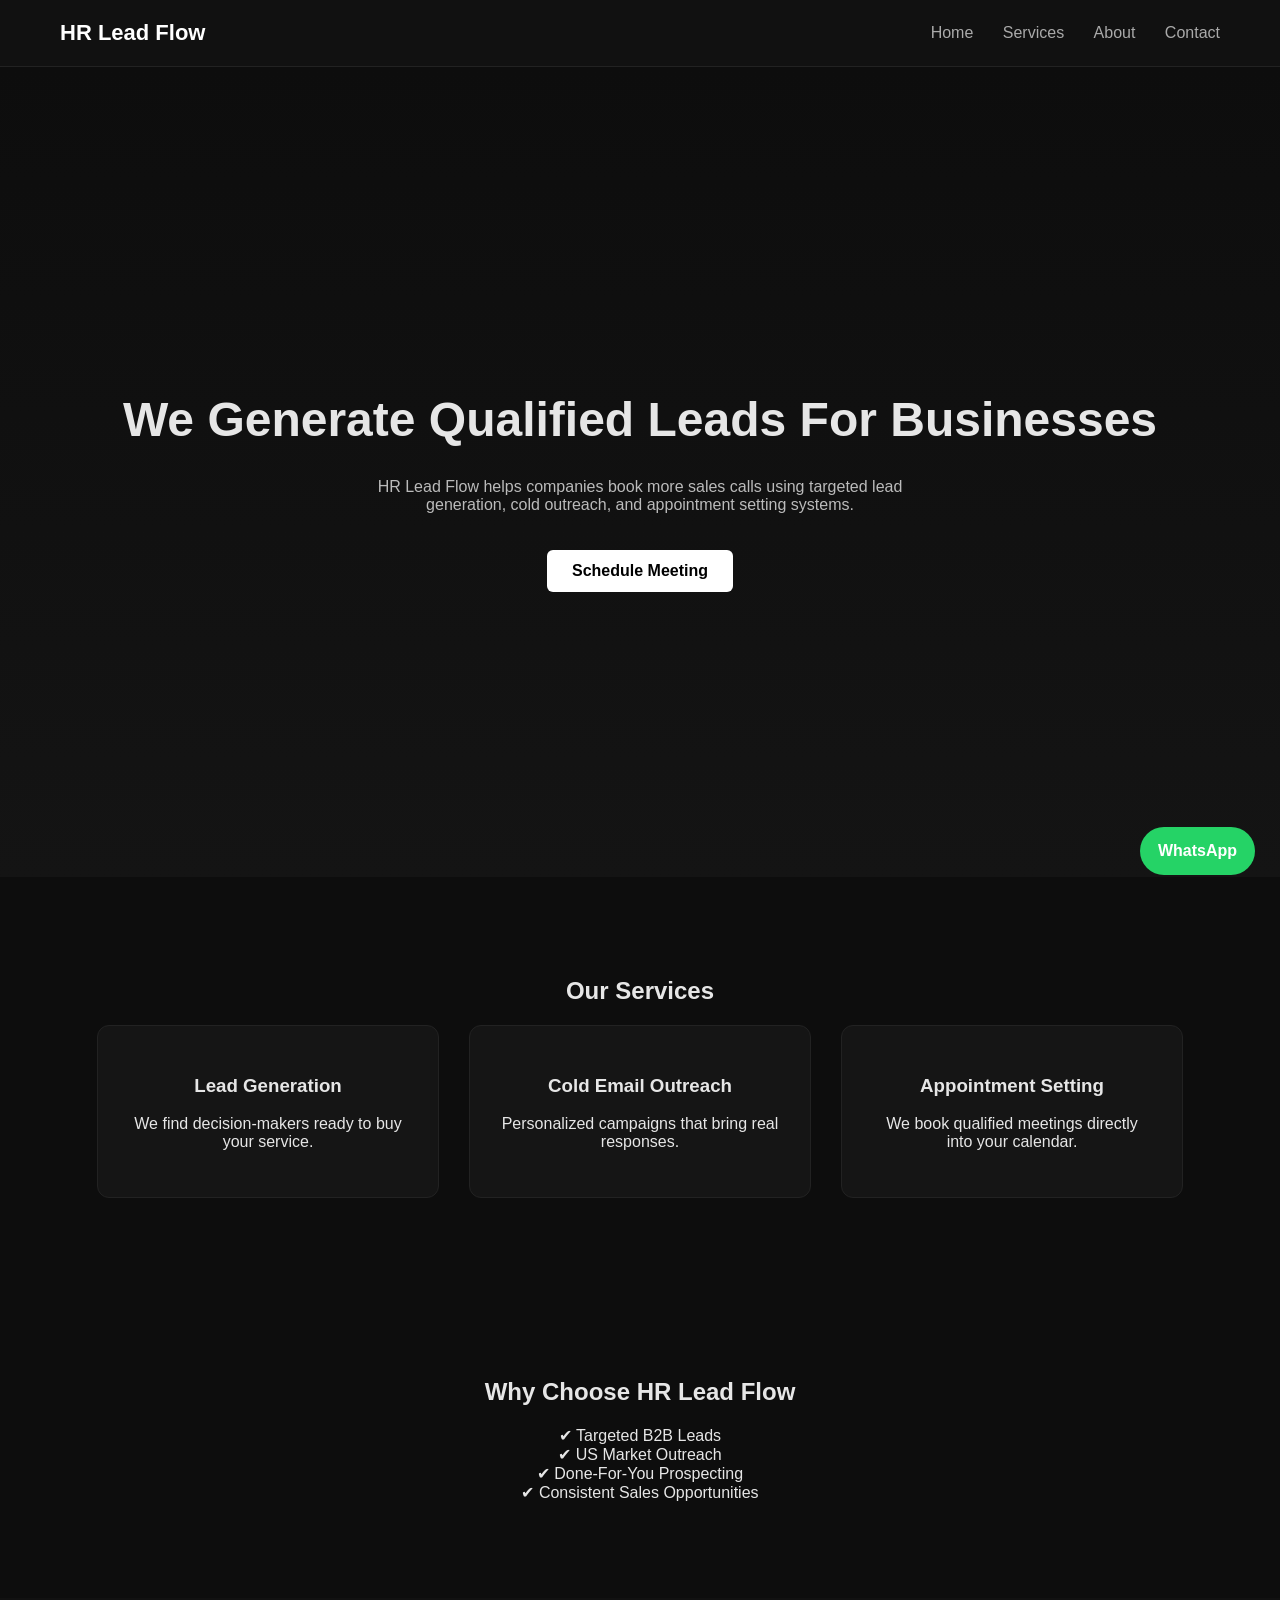
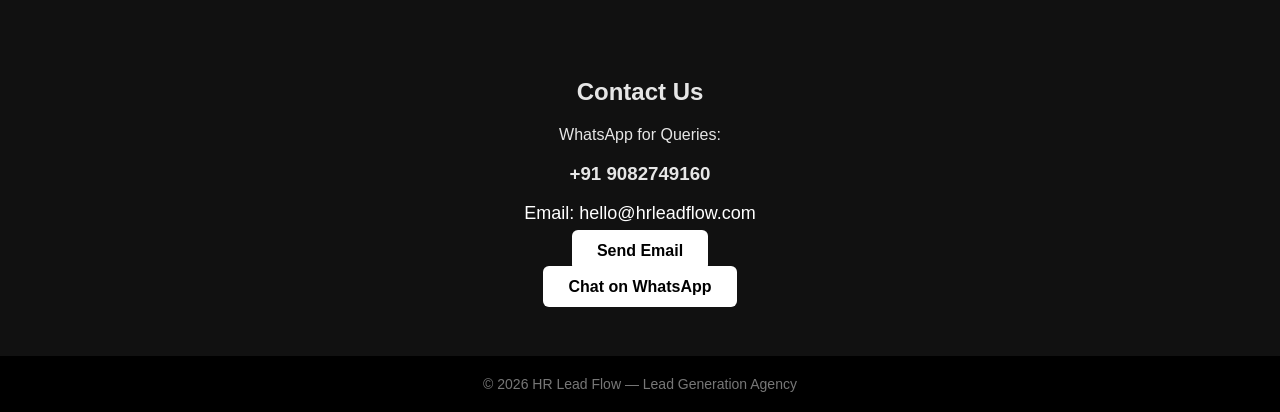
==== index.html.html @ 375a3907 "Add files via upload" ====
<!DOCTYPE html>
<html lang="en">
<head>
<meta charset="UTF-8">
<meta name="viewport" content="width=device-width, initial-scale=1.0">

<title>HR Lead Flow | Lead Generation Agency</title>

<style>

body{
margin:0;
font-family:Arial, Helvetica, sans-serif;
background:#0d0d0d;
color:#e6e6e6;
}

header{
background:#111;
padding:20px 60px;
display:flex;
justify-content:space-between;
align-items:center;
border-bottom:1px solid #222;
}

.logo{
font-size:22px;
font-weight:bold;
color:white;
}

nav a{
color:#aaa;
margin-left:25px;
text-decoration:none;
}

nav a:hover{
color:white;
}

.hero{
height:90vh;
display:flex;
flex-direction:column;
justify-content:center;
align-items:center;
text-align:center;
background:linear-gradient(180deg,#0d0d0d,#141414);
}

.hero h1{
font-size:48px;
margin-bottom:15px;
}

.hero p{
color:#bbb;
max-width:600px;
}

.btn{
margin-top:20px;
padding:12px 25px;
background:#ffffff;
color:#000;
border-radius:6px;
text-decoration:none;
font-weight:bold;
}

.btn:hover{
background:#ddd;
}

.section{
padding:80px 60px;
text-align:center;
}

.cards{
display:flex;
justify-content:center;
gap:30px;
flex-wrap:wrap;
}

.card{
background:#151515;
padding:30px;
border-radius:12px;
width:280px;
border:1px solid #222;
}

.card:hover{
transform:translateY(-5px);
transition:.3s;
}

.contact{
background:#111;
padding:60px;
text-align:center;
}

footer{
background:#000;
padding:20px;
text-align:center;
color:#777;
font-size:14px;
}

.whatsapp{
position:fixed;
bottom:25px;
right:25px;
background:#25D366;
color:white;
padding:15px 18px;
border-radius:50px;
text-decoration:none;
font-weight:bold;
}

.email{
margin-top:10px;
font-size:18px;
color:#fff;
}

</style>
</head>

<body>

<header>
<div class="logo">HR Lead Flow</div>
<nav>
<a href="#">Home</a>
<a href="#">Services</a>
<a href="#">About</a>
<a href="#">Contact</a>
</nav>
</header>

<section class="hero">
<h1>We Generate Qualified Leads For Businesses</h1>

<p>
HR Lead Flow helps companies book more sales calls using targeted lead generation,
cold outreach, and appointment setting systems.
</p>

<a class="btn" href="https://wa.me/919082749160">
Schedule Meeting
</a>

</section>

<section class="section">
<h2>Our Services</h2>

<div class="cards">

<div class="card">
<h3>Lead Generation</h3>
<p>We find decision-makers ready to buy your service.</p>
</div>

<div class="card">
<h3>Cold Email Outreach</h3>
<p>Personalized campaigns that bring real responses.</p>
</div>

<div class="card">
<h3>Appointment Setting</h3>
<p>We book qualified meetings directly into your calendar.</p>
</div>

</div>
</section>

<section class="section">
<h2>Why Choose HR Lead Flow</h2>

<p>
✔ Targeted B2B Leads<br>
✔ US Market Outreach<br>
✔ Done-For-You Prospecting<br>
✔ Consistent Sales Opportunities
</p>

</section>

<section class="contact">
<h2>Contact Us</h2>

<p>WhatsApp for Queries:</p>
<h3>+91 9082749160</h3>

<p class="email">Email: hello@hrleadflow.com</p>

<a class="btn" href="mailto:hello@hrleadflow.com">
Send Email
</a>

<br><br>

<a class="btn" href="https://wa.me/919082749160">
Chat on WhatsApp
</a>

</section>

<footer>
© 2026 HR Lead Flow — Lead Generation Agency
</footer>

<a class="whatsapp" href="https://wa.me/919082749160">
WhatsApp
</a>

</body>
</html>
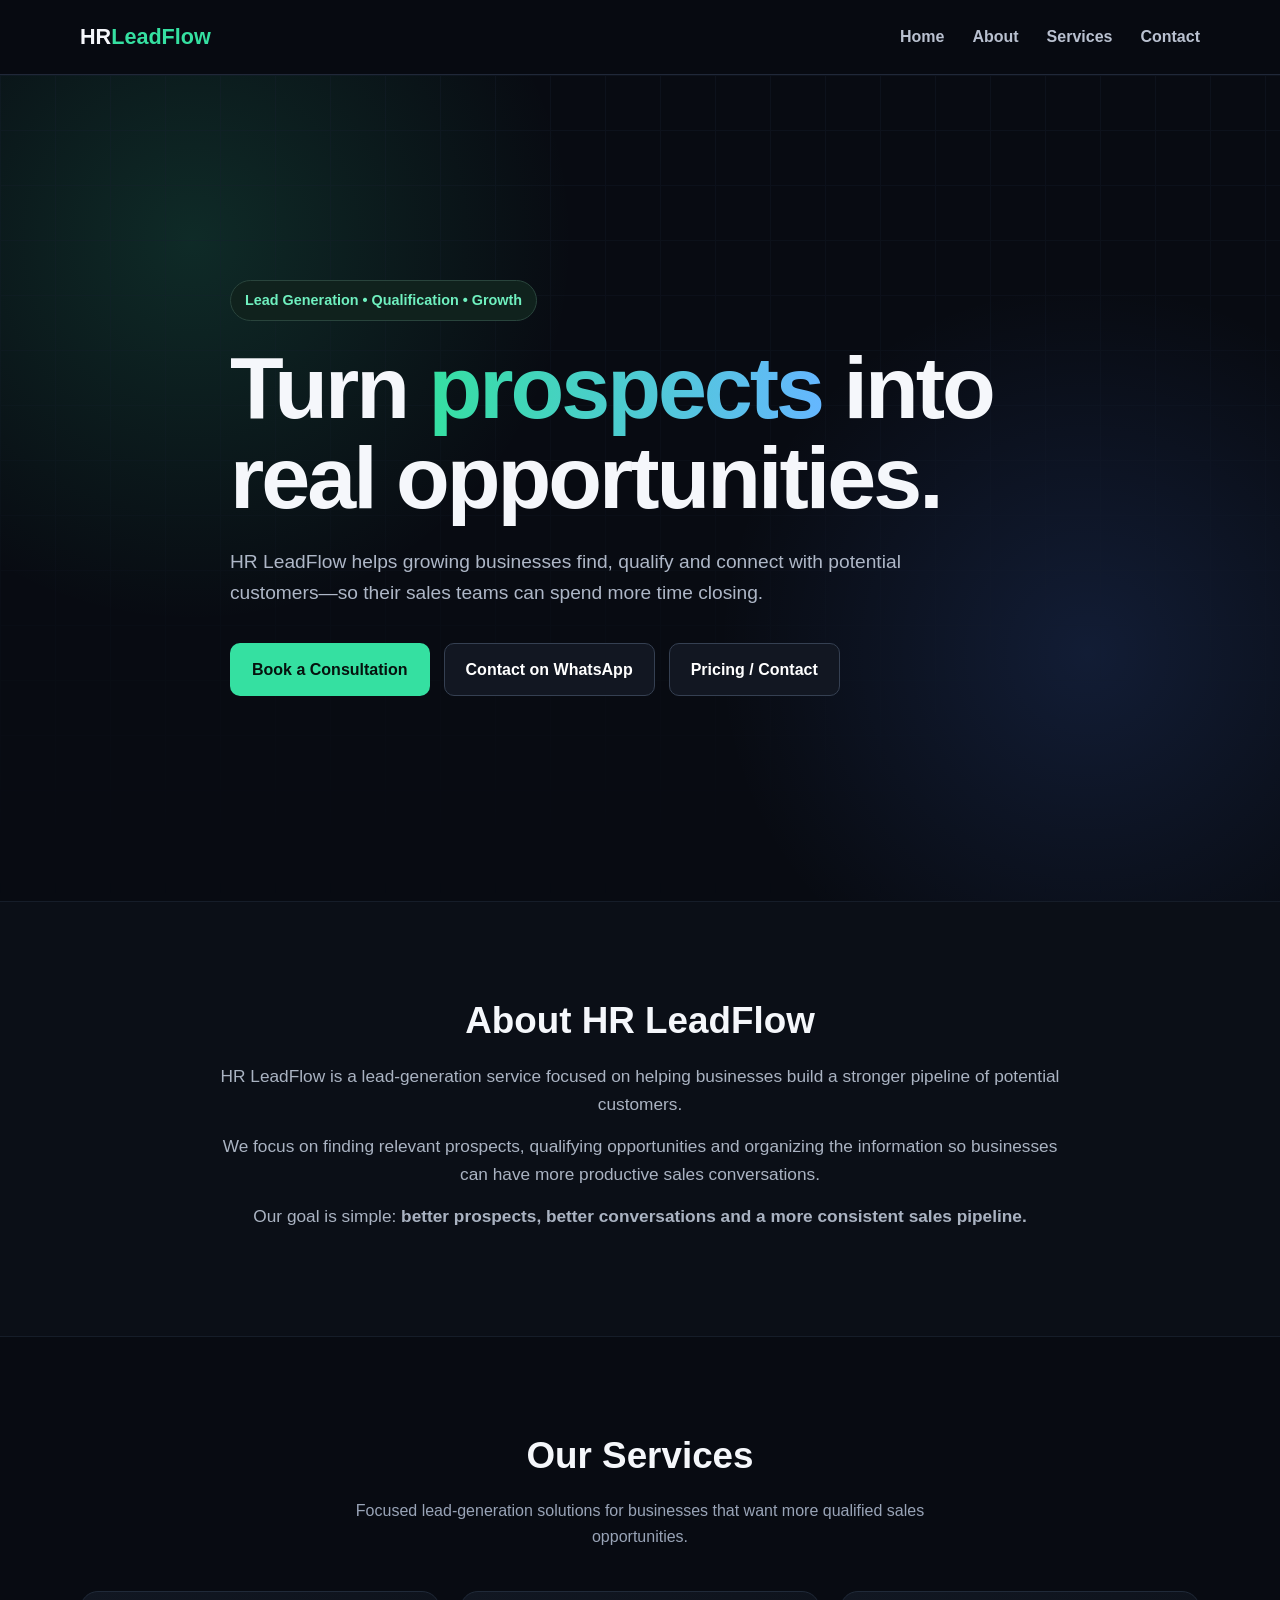
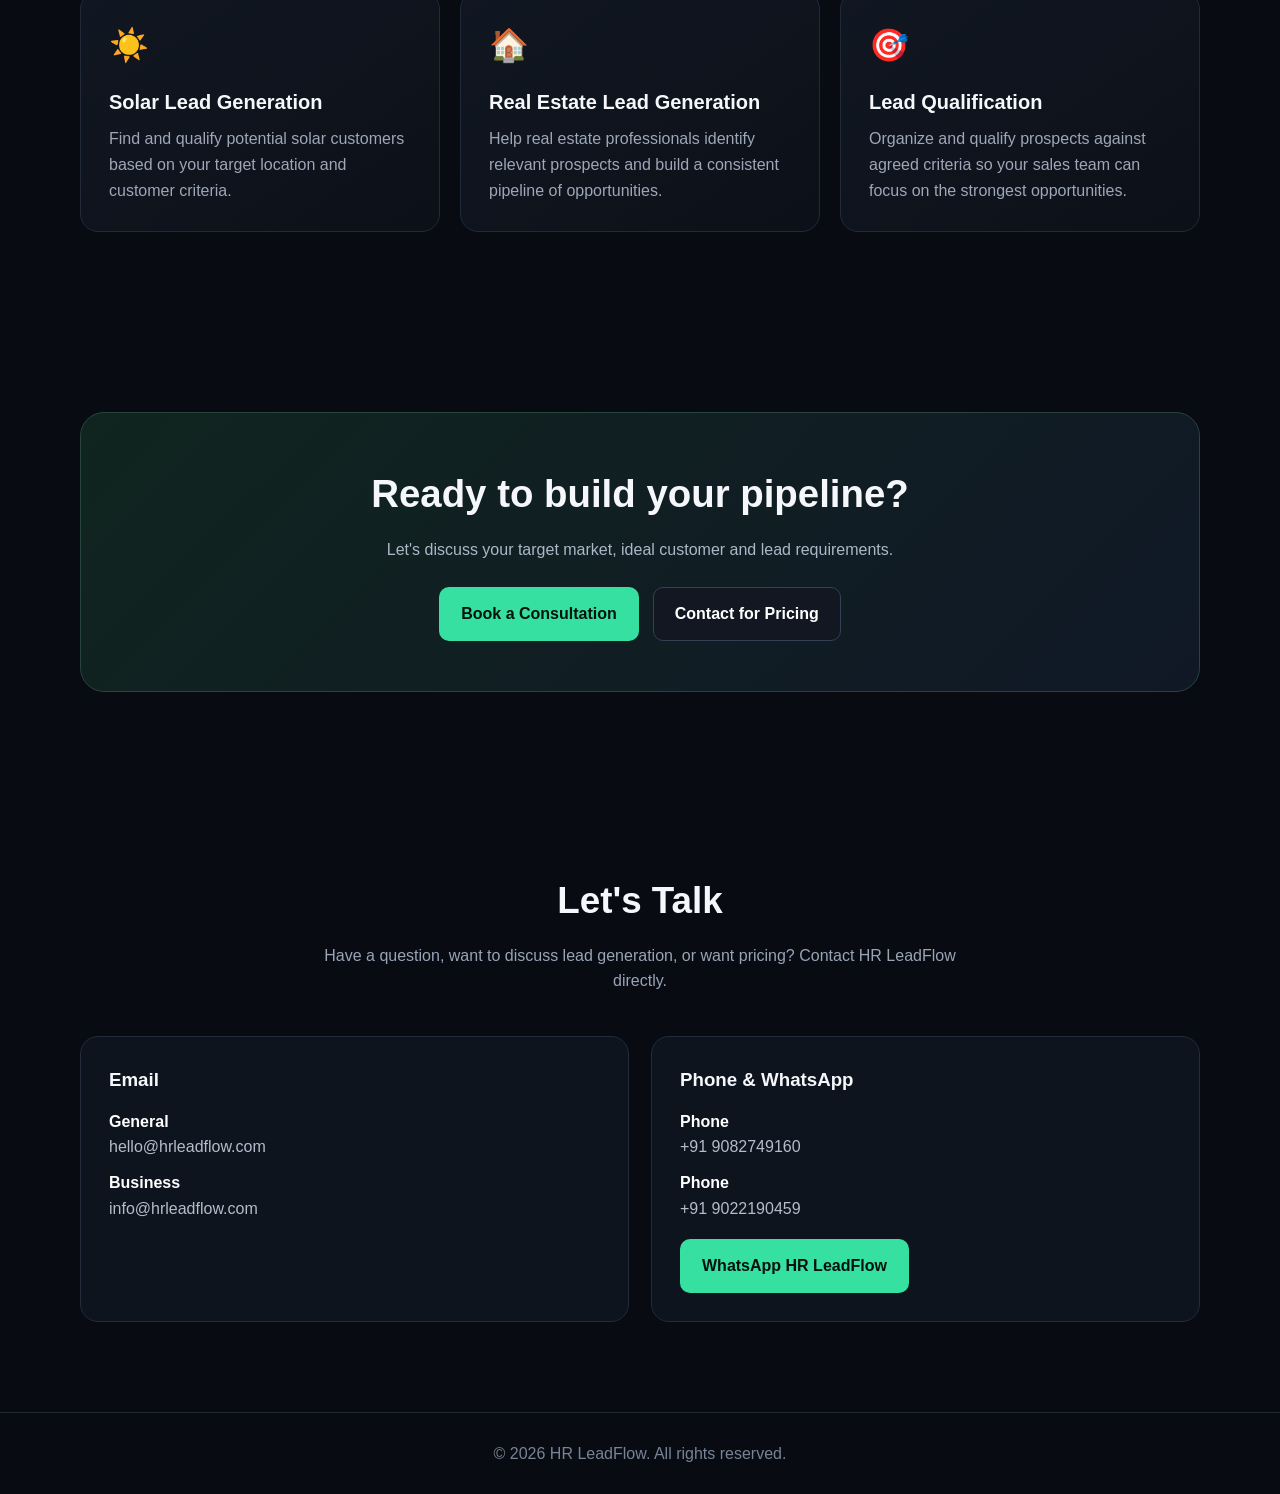
==== commit 1a5facc0: "Update index.html.html" ====
--- a/index.html.html
+++ b/index.html.html
@@ -3,225 +3,86 @@
 <head>
 <meta charset="UTF-8">
 <meta name="viewport" content="width=device-width, initial-scale=1.0">
-
-<title>HR Lead Flow | Lead Generation Agency</title>
-
+<title>HR LeadFlow | Qualified Leads That Drive Growth</title>
+<meta name="description" content="HR LeadFlow helps solar and real estate businesses generate and qualify sales opportunities.">
 <style>
-
-body{
-margin:0;
-font-family:Arial, Helvetica, sans-serif;
-background:#0d0d0d;
-color:#e6e6e6;
-}
-
-header{
-background:#111;
-padding:20px 60px;
-display:flex;
-justify-content:space-between;
-align-items:center;
-border-bottom:1px solid #222;
-}
-
-.logo{
-font-size:22px;
-font-weight:bold;
-color:white;
-}
-
-nav a{
-color:#aaa;
-margin-left:25px;
-text-decoration:none;
-}
-
-nav a:hover{
-color:white;
-}
-
-.hero{
-height:90vh;
-display:flex;
-flex-direction:column;
-justify-content:center;
-align-items:center;
-text-align:center;
-background:linear-gradient(180deg,#0d0d0d,#141414);
-}
-
-.hero h1{
-font-size:48px;
-margin-bottom:15px;
-}
-
-.hero p{
-color:#bbb;
-max-width:600px;
-}
-
-.btn{
-margin-top:20px;
-padding:12px 25px;
-background:#ffffff;
-color:#000;
-border-radius:6px;
-text-decoration:none;
-font-weight:bold;
-}
-
-.btn:hover{
-background:#ddd;
-}
-
-.section{
-padding:80px 60px;
-text-align:center;
-}
-
-.cards{
-display:flex;
-justify-content:center;
-gap:30px;
-flex-wrap:wrap;
-}
-
-.card{
-background:#151515;
-padding:30px;
-border-radius:12px;
-width:280px;
-border:1px solid #222;
-}
-
-.card:hover{
-transform:translateY(-5px);
-transition:.3s;
-}
-
-.contact{
-background:#111;
-padding:60px;
-text-align:center;
-}
-
-footer{
-background:#000;
-padding:20px;
-text-align:center;
-color:#777;
-font-size:14px;
-}
-
-.whatsapp{
-position:fixed;
-bottom:25px;
-right:25px;
-background:#25D366;
-color:white;
-padding:15px 18px;
-border-radius:50px;
-text-decoration:none;
-font-weight:bold;
-}
-
-.email{
-margin-top:10px;
-font-size:18px;
-color:#fff;
-}
-
+*{box-sizing:border-box;margin:0;padding:0}html{scroll-behavior:smooth}
+body{font-family:Inter,Arial,sans-serif;background:#080b12;color:#f5f7fb;line-height:1.6}
+a{text-decoration:none;color:inherit}.container{width:min(1120px,92%);margin:auto}
+nav{position:sticky;top:0;z-index:1000;background:rgba(8,11,18,.9);backdrop-filter:blur(14px);border-bottom:1px solid #202838}
+.nav-inner{height:74px;display:flex;align-items:center;justify-content:space-between}
+.logo{font-size:1.35rem;font-weight:800}.logo span{color:#35e0a1}.nav-links{display:flex;gap:28px;list-style:none}
+.nav-links a{color:#b9c1d0;font-weight:600}.nav-links a:hover{color:#35e0a1}
+.hero{min-height:calc(100vh - 74px);display:flex;align-items:center;position:relative;overflow:hidden;background:radial-gradient(circle at 15% 20%,rgba(53,224,161,.15),transparent 30%),radial-gradient(circle at 85% 70%,rgba(75,130,255,.15),transparent 30%)}
+.hero:before{content:"";position:absolute;inset:0;opacity:.35;background-image:linear-gradient(#182131 1px,transparent 1px),linear-gradient(90deg,#182131 1px,transparent 1px);background-size:55px 55px;mask-image:linear-gradient(to bottom,#000,transparent)}
+.hero-content{position:relative;max-width:820px;padding:90px 0}
+.badge{display:inline-block;padding:8px 14px;border:1px solid #29443c;border-radius:999px;color:#6ff0bf;background:#10221d;font-size:.9rem;font-weight:700;margin-bottom:22px}
+h1{font-size:clamp(2.7rem,7vw,5.5rem);line-height:1.02;letter-spacing:-3px;margin-bottom:25px}
+.gradient{background:linear-gradient(90deg,#35e0a1,#65b7ff);-webkit-background-clip:text;background-clip:text;color:transparent}
+.hero p{font-size:1.2rem;color:#aeb7c7;max-width:680px;margin-bottom:34px}.buttons{display:flex;gap:14px;flex-wrap:wrap}
+.btn{display:inline-flex;align-items:center;justify-content:center;padding:13px 21px;border-radius:10px;font-weight:800;border:1px solid transparent;transition:.2s}
+.btn-primary{background:#35e0a1;color:#06120e}.btn-primary:hover{transform:translateY(-2px);box-shadow:0 12px 35px rgba(53,224,161,.2)}
+.btn-secondary{border-color:#354052;background:#121722;color:#fff}.btn-secondary:hover{border-color:#35e0a1;color:#35e0a1}
+section{padding:90px 0}.section-title{text-align:center;font-size:2.3rem;margin-bottom:12px}.section-subtitle{text-align:center;color:#99a4b7;max-width:650px;margin:0 auto 42px}
+.grid{display:grid;grid-template-columns:repeat(3,1fr);gap:20px}.card{background:linear-gradient(145deg,#111722,#0c1018);border:1px solid #202a39;border-radius:18px;padding:28px;transition:.25s}
+.card:hover{transform:translateY(-5px);border-color:#31564b}.icon{font-size:2rem;margin-bottom:15px}.card h3{margin-bottom:8px;font-size:1.25rem}.card p{color:#9da7b8}
+.about{background:#0b0f17;border-top:1px solid #161d29;border-bottom:1px solid #161d29}.about-box{max-width:850px;margin:auto;text-align:center}.about-box p{color:#aab3c2;font-size:1.08rem;margin-bottom:15px}
+.cta{background:linear-gradient(135deg,#10251f,#101827);border:1px solid #29443c;border-radius:24px;padding:50px;text-align:center}.cta h2{font-size:2.4rem;margin-bottom:12px}.cta p{color:#aeb7c7;margin-bottom:25px}
+.contact-grid{display:grid;grid-template-columns:1fr 1fr;gap:22px}.contact-card{background:#0e141e;border:1px solid #222c3b;border-radius:18px;padding:28px}.contact-card h3{margin-bottom:14px}
+.contact-item{margin:10px 0;color:#b4bdcb}.contact-item strong{color:#fff;display:block}footer{border-top:1px solid #202838;padding:28px 0;color:#788496;text-align:center}
+@media(max-width:800px){.nav-links{gap:12px;font-size:.9rem}.grid,.contact-grid{grid-template-columns:1fr}h1{letter-spacing:-2px}.cta{padding:32px 22px}}
+@media(max-width:560px){.nav-inner{height:auto;padding:18px 0;align-items:flex-start}.nav-links{flex-wrap:wrap;justify-content:flex-end}.hero-content{padding:70px 0}section{padding:70px 0}}
 </style>
 </head>
+<body>
+<nav><div class="container nav-inner">
+<a href="#home" class="logo">HR<span>LeadFlow</span></a>
+<ul class="nav-links"><li><a href="#home">Home</a></li><li><a href="#about">About</a></li><li><a href="#services">Services</a></li><li><a href="#contact">Contact</a></li></ul>
+</div></nav>
+<main>
+<section id="home" class="hero"><div class="container hero-content">
+<div class="badge">Lead Generation • Qualification • Growth</div>
+<h1>Turn <span class="gradient">prospects</span> into real opportunities.</h1>
+<p>HR LeadFlow helps growing businesses find, qualify and connect with potential customers—so their sales teams can spend more time closing.</p>
+<div class="buttons">
+<a class="btn btn-primary" href="https://wa.me/919082749160?text=Hi%20HR%20LeadFlow%2C%20I%27d%20like%20to%20book%20a%20consultation." target="_blank" rel="noopener">Book a Consultation</a>
+<a class="btn btn-secondary" href="https://wa.me/919082749160?text=Hi%20HR%20LeadFlow%2C%20I%27d%20like%20to%20discuss%20your%20services." target="_blank" rel="noopener">Contact on WhatsApp</a>
+<a class="btn btn-secondary" href="#contact">Pricing / Contact</a>
+</div></div></section>
 
-<body>
+<section id="about" class="about"><div class="container"><div class="about-box">
+<h2 class="section-title">About HR LeadFlow</h2>
+<p>HR LeadFlow is a lead-generation service focused on helping businesses build a stronger pipeline of potential customers.</p>
+<p>We focus on finding relevant prospects, qualifying opportunities and organizing the information so businesses can have more productive sales conversations.</p>
+<p>Our goal is simple: <strong>better prospects, better conversations and a more consistent sales pipeline.</strong></p>
+</div></div></section>
 
-<header>
-<div class="logo">HR Lead Flow</div>
-<nav>
-<a href="#">Home</a>
-<a href="#">Services</a>
-<a href="#">About</a>
-<a href="#">Contact</a>
-</nav>
-</header>
+<section id="services"><div class="container">
+<h2 class="section-title">Our Services</h2><p class="section-subtitle">Focused lead-generation solutions for businesses that want more qualified sales opportunities.</p>
+<div class="grid">
+<div class="card"><div class="icon">☀️</div><h3>Solar Lead Generation</h3><p>Find and qualify potential solar customers based on your target location and customer criteria.</p></div>
+<div class="card"><div class="icon">🏠</div><h3>Real Estate Lead Generation</h3><p>Help real estate professionals identify relevant prospects and build a consistent pipeline of opportunities.</p></div>
+<div class="card"><div class="icon">🎯</div><h3>Lead Qualification</h3><p>Organize and qualify prospects against agreed criteria so your sales team can focus on the strongest opportunities.</p></div>
+</div></div></section>
 
-<section class="hero">
-<h1>We Generate Qualified Leads For Businesses</h1>
+<section><div class="container"><div class="cta">
+<h2>Ready to build your pipeline?</h2><p>Let's discuss your target market, ideal customer and lead requirements.</p>
+<div class="buttons" style="justify-content:center">
+<a class="btn btn-primary" href="https://wa.me/919082749160?text=Hi%20HR%20LeadFlow%2C%20I%27d%20like%20to%20book%20a%20consultation." target="_blank" rel="noopener">Book a Consultation</a>
+<a class="btn btn-secondary" href="#contact">Contact for Pricing</a>
+</div></div></div></section>
 
-<p>
-HR Lead Flow helps companies book more sales calls using targeted lead generation,
-cold outreach, and appointment setting systems.
-</p>
-
-<a class="btn" href="https://wa.me/919082749160">
-Schedule Meeting
-</a>
-
-</section>
-
-<section class="section">
-<h2>Our Services</h2>
-
-<div class="cards">
-
-<div class="card">
-<h3>Lead Generation</h3>
-<p>We find decision-makers ready to buy your service.</p>
-</div>
-
-<div class="card">
-<h3>Cold Email Outreach</h3>
-<p>Personalized campaigns that bring real responses.</p>
-</div>
-
-<div class="card">
-<h3>Appointment Setting</h3>
-<p>We book qualified meetings directly into your calendar.</p>
-</div>
-
-</div>
-</section>
-
-<section class="section">
-<h2>Why Choose HR Lead Flow</h2>
-
-<p>
-✔ Targeted B2B Leads<br>
-✔ US Market Outreach<br>
-✔ Done-For-You Prospecting<br>
-✔ Consistent Sales Opportunities
-</p>
-
-</section>
-
-<section class="contact">
-<h2>Contact Us</h2>
-
-<p>WhatsApp for Queries:</p>
-<h3>+91 9082749160</h3>
-
-<p class="email">Email: hello@hrleadflow.com</p>
-
-<a class="btn" href="mailto:hello@hrleadflow.com">
-Send Email
-</a>
-
-<br><br>
-
-<a class="btn" href="https://wa.me/919082749160">
-Chat on WhatsApp
-</a>
-
-</section>
-
-<footer>
-© 2026 HR Lead Flow — Lead Generation Agency
-</footer>
-
-<a class="whatsapp" href="https://wa.me/919082749160">
-WhatsApp
-</a>
-
-</body>
-</html>	+<section id="contact"><div class="container">
+<h2 class="section-title">Let's Talk</h2><p class="section-subtitle">Have a question, want to discuss lead generation, or want pricing? Contact HR LeadFlow directly.</p>
+<div class="contact-grid">
+<div class="contact-card"><h3>Email</h3>
+<div class="contact-item"><strong>General</strong><a href="mailto:hello@hrleadflow.com">hello@hrleadflow.com</a></div>
+<div class="contact-item"><strong>Business</strong><a href="mailto:info@hrleadflow.com">info@hrleadflow.com</a></div></div>
+<div class="contact-card"><h3>Phone & WhatsApp</h3>
+<div class="contact-item"><strong>Phone</strong>+91 9082749160</div>
+<div class="contact-item"><strong>Phone</strong>+91 9022190459</div>
+<div class="buttons" style="margin-top:18px"><a class="btn btn-primary" href="https://wa.me/919082749160?text=Hi%20HR%20LeadFlow%2C%20I%27d%20like%20to%20contact%20you." target="_blank" rel="noopener">WhatsApp HR LeadFlow</a></div>
+</div></div></div></section>
+</main>
+<footer><div class="container">© 2026 HR LeadFlow. All rights reserved.</div></footer>
+</body></html>
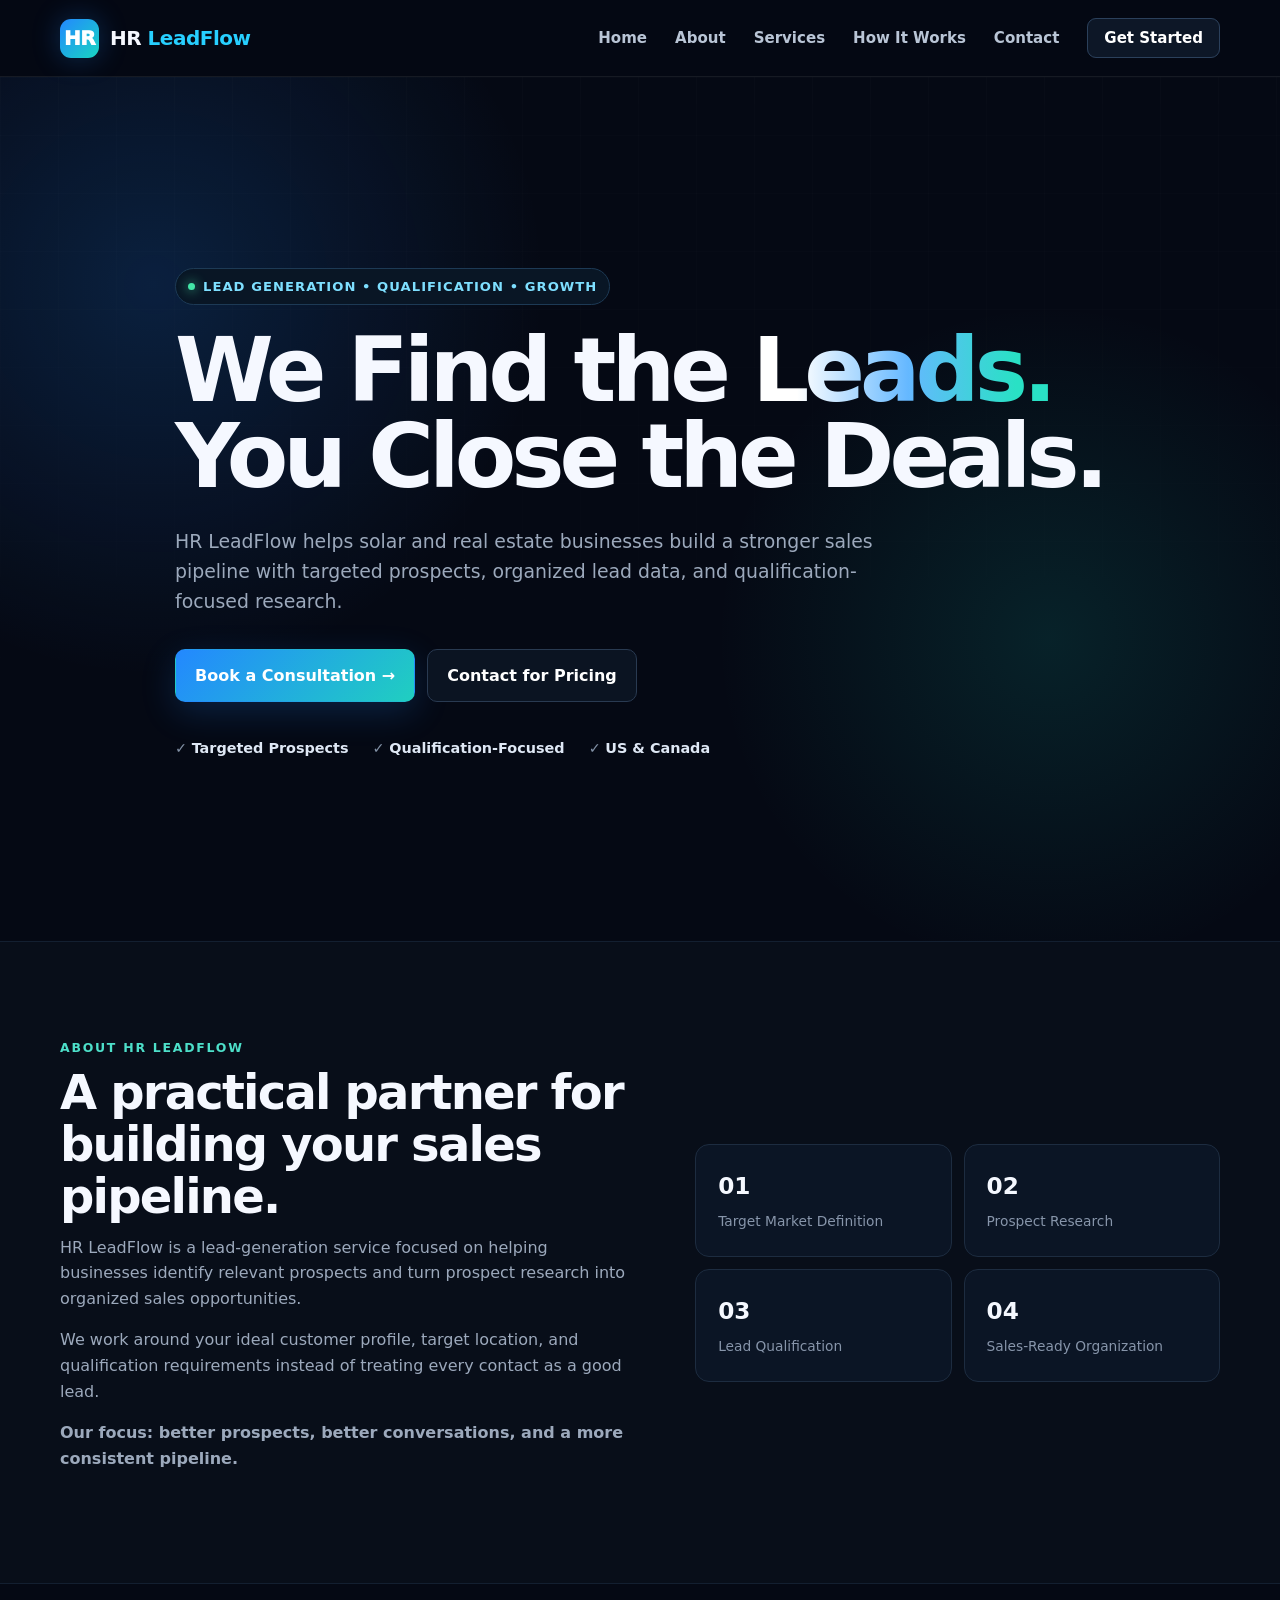
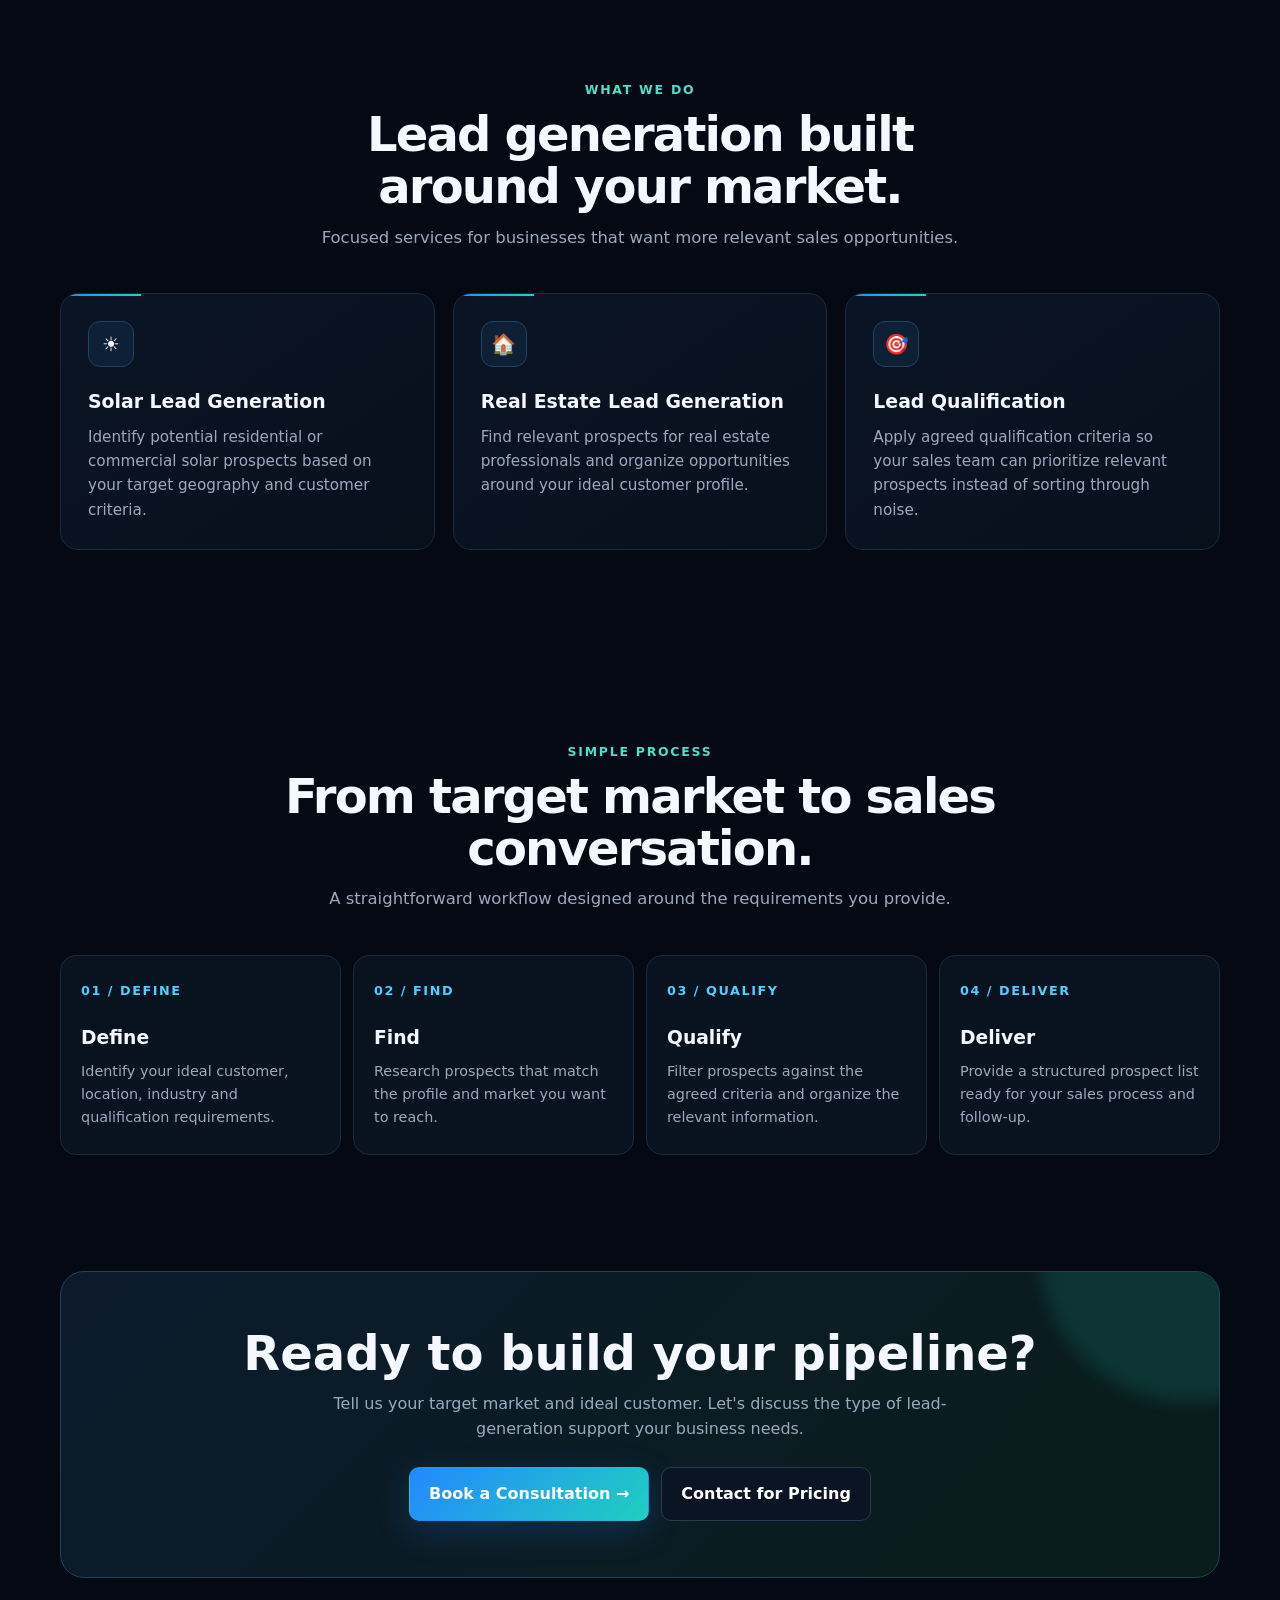
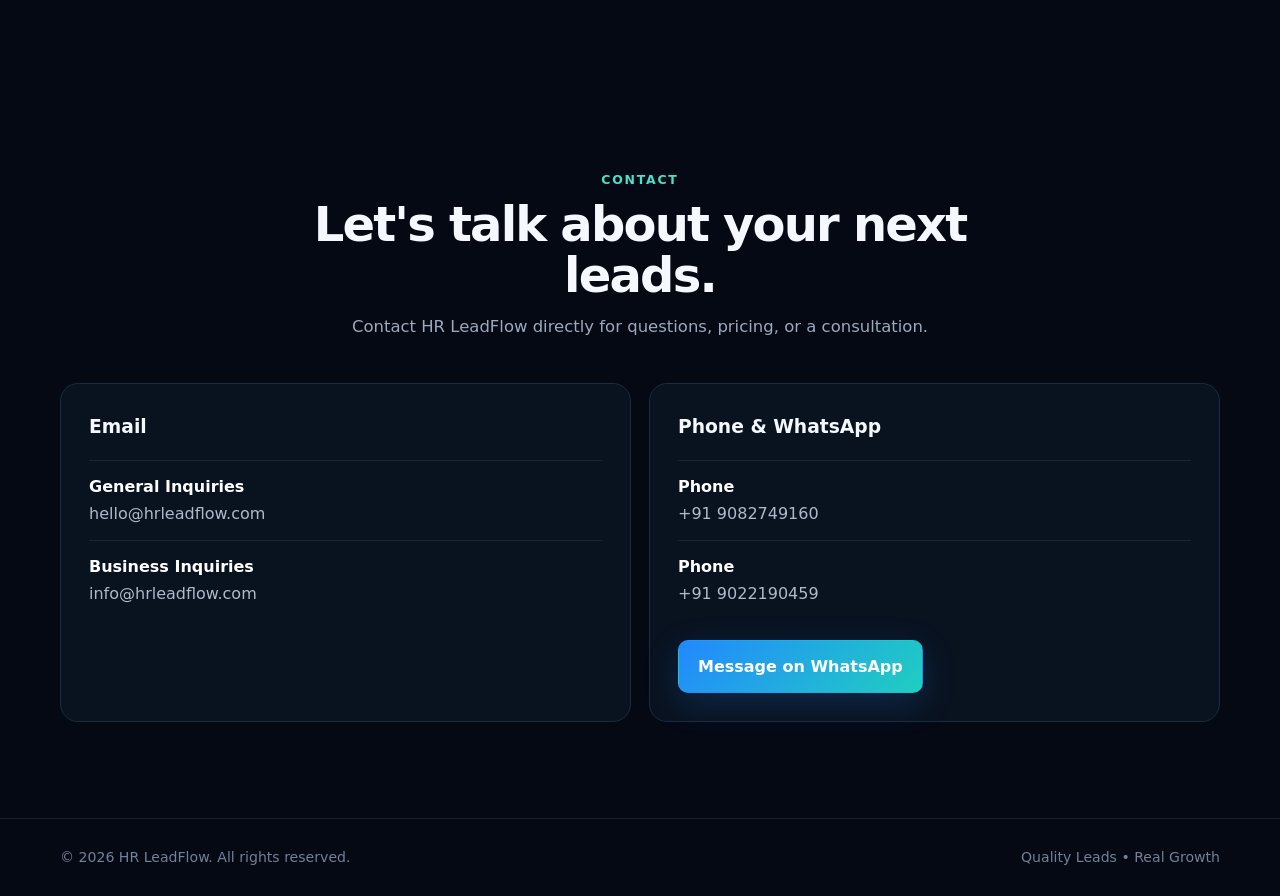
==== commit 4be0f213: "Update index.html.html" ====
--- a/index.html.html
+++ b/index.html.html
@@ -3,86 +3,280 @@
 <head>
 <meta charset="UTF-8">
 <meta name="viewport" content="width=device-width, initial-scale=1.0">
-<title>HR LeadFlow | Qualified Leads That Drive Growth</title>
-<meta name="description" content="HR LeadFlow helps solar and real estate businesses generate and qualify sales opportunities.">
+<title>HR LeadFlow | Quality Leads • Real Growth</title>
+<meta name="description" content="HR LeadFlow helps solar and real estate businesses find, qualify, and organize targeted sales opportunities.">
 <style>
-*{box-sizing:border-box;margin:0;padding:0}html{scroll-behavior:smooth}
-body{font-family:Inter,Arial,sans-serif;background:#080b12;color:#f5f7fb;line-height:1.6}
-a{text-decoration:none;color:inherit}.container{width:min(1120px,92%);margin:auto}
-nav{position:sticky;top:0;z-index:1000;background:rgba(8,11,18,.9);backdrop-filter:blur(14px);border-bottom:1px solid #202838}
-.nav-inner{height:74px;display:flex;align-items:center;justify-content:space-between}
-.logo{font-size:1.35rem;font-weight:800}.logo span{color:#35e0a1}.nav-links{display:flex;gap:28px;list-style:none}
-.nav-links a{color:#b9c1d0;font-weight:600}.nav-links a:hover{color:#35e0a1}
-.hero{min-height:calc(100vh - 74px);display:flex;align-items:center;position:relative;overflow:hidden;background:radial-gradient(circle at 15% 20%,rgba(53,224,161,.15),transparent 30%),radial-gradient(circle at 85% 70%,rgba(75,130,255,.15),transparent 30%)}
-.hero:before{content:"";position:absolute;inset:0;opacity:.35;background-image:linear-gradient(#182131 1px,transparent 1px),linear-gradient(90deg,#182131 1px,transparent 1px);background-size:55px 55px;mask-image:linear-gradient(to bottom,#000,transparent)}
-.hero-content{position:relative;max-width:820px;padding:90px 0}
-.badge{display:inline-block;padding:8px 14px;border:1px solid #29443c;border-radius:999px;color:#6ff0bf;background:#10221d;font-size:.9rem;font-weight:700;margin-bottom:22px}
-h1{font-size:clamp(2.7rem,7vw,5.5rem);line-height:1.02;letter-spacing:-3px;margin-bottom:25px}
-.gradient{background:linear-gradient(90deg,#35e0a1,#65b7ff);-webkit-background-clip:text;background-clip:text;color:transparent}
-.hero p{font-size:1.2rem;color:#aeb7c7;max-width:680px;margin-bottom:34px}.buttons{display:flex;gap:14px;flex-wrap:wrap}
-.btn{display:inline-flex;align-items:center;justify-content:center;padding:13px 21px;border-radius:10px;font-weight:800;border:1px solid transparent;transition:.2s}
-.btn-primary{background:#35e0a1;color:#06120e}.btn-primary:hover{transform:translateY(-2px);box-shadow:0 12px 35px rgba(53,224,161,.2)}
-.btn-secondary{border-color:#354052;background:#121722;color:#fff}.btn-secondary:hover{border-color:#35e0a1;color:#35e0a1}
-section{padding:90px 0}.section-title{text-align:center;font-size:2.3rem;margin-bottom:12px}.section-subtitle{text-align:center;color:#99a4b7;max-width:650px;margin:0 auto 42px}
-.grid{display:grid;grid-template-columns:repeat(3,1fr);gap:20px}.card{background:linear-gradient(145deg,#111722,#0c1018);border:1px solid #202a39;border-radius:18px;padding:28px;transition:.25s}
-.card:hover{transform:translateY(-5px);border-color:#31564b}.icon{font-size:2rem;margin-bottom:15px}.card h3{margin-bottom:8px;font-size:1.25rem}.card p{color:#9da7b8}
-.about{background:#0b0f17;border-top:1px solid #161d29;border-bottom:1px solid #161d29}.about-box{max-width:850px;margin:auto;text-align:center}.about-box p{color:#aab3c2;font-size:1.08rem;margin-bottom:15px}
-.cta{background:linear-gradient(135deg,#10251f,#101827);border:1px solid #29443c;border-radius:24px;padding:50px;text-align:center}.cta h2{font-size:2.4rem;margin-bottom:12px}.cta p{color:#aeb7c7;margin-bottom:25px}
-.contact-grid{display:grid;grid-template-columns:1fr 1fr;gap:22px}.contact-card{background:#0e141e;border:1px solid #222c3b;border-radius:18px;padding:28px}.contact-card h3{margin-bottom:14px}
-.contact-item{margin:10px 0;color:#b4bdcb}.contact-item strong{color:#fff;display:block}footer{border-top:1px solid #202838;padding:28px 0;color:#788496;text-align:center}
-@media(max-width:800px){.nav-links{gap:12px;font-size:.9rem}.grid,.contact-grid{grid-template-columns:1fr}h1{letter-spacing:-2px}.cta{padding:32px 22px}}
-@media(max-width:560px){.nav-inner{height:auto;padding:18px 0;align-items:flex-start}.nav-links{flex-wrap:wrap;justify-content:flex-end}.hero-content{padding:70px 0}section{padding:70px 0}}
+:root{
+  --bg:#050914;--bg2:#091120;--card:#0b1424;--card2:#0e192b;
+  --text:#f5f8ff;--muted:#9ca9bc;--line:#1d2a3d;
+  --blue:#2388ff;--cyan:#18d6c2;--green:#43e6a7;
+  --max:1160px;
+}
+*{box-sizing:border-box;margin:0;padding:0}
+html{scroll-behavior:smooth}
+body{
+  font-family:Inter,ui-sans-serif,system-ui,-apple-system,BlinkMacSystemFont,"Segoe UI",Arial,sans-serif;
+  background:var(--bg);color:var(--text);line-height:1.6;overflow-x:hidden
+}
+a{text-decoration:none;color:inherit}
+.container{width:min(var(--max),92%);margin:auto}
+nav{
+  position:sticky;top:0;z-index:1000;background:rgba(5,9,20,.84);
+  backdrop-filter:blur(18px);border-bottom:1px solid rgba(255,255,255,.07)
+}
+.nav-inner{min-height:76px;display:flex;align-items:center;justify-content:space-between;gap:25px}
+.brand{display:flex;align-items:center;gap:11px;font-weight:900;font-size:1.25rem;letter-spacing:-.5px}
+.brand-mark{
+  width:39px;height:39px;border-radius:11px;display:grid;place-items:center;
+  background:linear-gradient(135deg,var(--blue),var(--cyan));color:white;
+  box-shadow:0 0 28px rgba(35,136,255,.28);font-weight:950
+}
+.brand-name span{color:#27cfff}
+.nav-links{display:flex;align-items:center;gap:28px;list-style:none}
+.nav-links a{color:#b9c5d6;font-size:.94rem;font-weight:700;transition:.2s}
+.nav-links a:hover{color:#fff}
+.nav-cta{padding:10px 16px;border:1px solid #2b405b;border-radius:9px!important;color:#fff!important;background:#0d1727}
+.hero{
+  min-height:calc(100vh - 76px);display:flex;align-items:center;position:relative;
+  background:
+   radial-gradient(circle at 12% 24%,rgba(35,136,255,.18),transparent 30%),
+   radial-gradient(circle at 82% 65%,rgba(24,214,194,.12),transparent 28%);
+}
+.hero:before{
+  content:"";position:absolute;inset:0;opacity:.23;
+  background-image:linear-gradient(rgba(255,255,255,.055) 1px,transparent 1px),
+  linear-gradient(90deg,rgba(255,255,255,.055) 1px,transparent 1px);
+  background-size:58px 58px;mask-image:linear-gradient(to bottom,#000,transparent 85%)
+}
+.hero-content{position:relative;padding:95px 0 85px;max-width:930px}
+.eyebrow{
+  display:inline-flex;align-items:center;gap:8px;padding:7px 12px;border:1px solid #1d3a55;
+  border-radius:999px;background:#091625;color:#7edfff;font-size:.82rem;font-weight:800;
+  text-transform:uppercase;letter-spacing:.08em;margin-bottom:22px
+}
+.dot{width:7px;height:7px;border-radius:50%;background:var(--green);box-shadow:0 0 12px var(--green)}
+h1{font-size:clamp(3.1rem,7vw,6.6rem);line-height:.96;letter-spacing:-5px;max-width:1000px;margin-bottom:27px}
+.gradient{background:linear-gradient(90deg,#fff 15%,#65b8ff 52%,#29e1c5 88%);-webkit-background-clip:text;background-clip:text;color:transparent}
+.hero p{font-size:1.18rem;color:var(--muted);max-width:700px;margin-bottom:32px}
+.buttons{display:flex;gap:12px;flex-wrap:wrap}
+.btn{
+  display:inline-flex;align-items:center;justify-content:center;gap:8px;padding:13px 19px;border-radius:10px;
+  font-weight:850;border:1px solid transparent;transition:.22s
+}
+.btn-primary{background:linear-gradient(135deg,#2388ff,#20cfc0);color:#fff;box-shadow:0 10px 35px rgba(35,136,255,.2)}
+.btn-primary:hover{transform:translateY(-2px);box-shadow:0 15px 42px rgba(35,136,255,.3)}
+.btn-secondary{background:#0b1422;border-color:#293a51;color:#fff}
+.btn-secondary:hover{border-color:#4b718f;transform:translateY(-2px)}
+.trust-row{display:flex;gap:24px;flex-wrap:wrap;margin-top:35px;color:#8291a6;font-size:.9rem}
+.trust-row strong{color:#dfe8f5}
+section{padding:96px 0}
+.section-head{max-width:730px;margin-bottom:42px}
+.center{text-align:center;margin-left:auto;margin-right:auto}
+.kicker{color:#4ddfc9;font-size:.78rem;font-weight:900;text-transform:uppercase;letter-spacing:.14em;margin-bottom:9px}
+.section-title{font-size:clamp(2rem,4vw,3rem);line-height:1.08;letter-spacing:-1.8px;margin-bottom:12px}
+.section-subtitle{color:var(--muted);font-size:1.03rem}
+.grid-3{display:grid;grid-template-columns:repeat(3,1fr);gap:18px}
+.card{
+  position:relative;background:linear-gradient(145deg,var(--card),#08101c);
+  border:1px solid var(--line);border-radius:18px;padding:27px;overflow:hidden;transition:.25s
+}
+.card:before{content:"";position:absolute;top:0;left:0;width:80px;height:2px;background:linear-gradient(90deg,var(--blue),var(--cyan))}
+.card:hover{transform:translateY(-5px);border-color:#2d4b69}
+.icon{
+  width:46px;height:46px;border-radius:12px;display:grid;place-items:center;
+  background:#0e2035;border:1px solid #214363;font-size:1.25rem;margin-bottom:19px
+}
+.card h3{font-size:1.18rem;margin-bottom:8px}.card p{color:var(--muted);font-size:.95rem}
+.about{background:#080e19;border-top:1px solid #131f30;border-bottom:1px solid #131f30}
+.about-layout{display:grid;grid-template-columns:1.05fr .95fr;gap:55px;align-items:center}
+.about-copy p{color:var(--muted);margin-bottom:16px}
+.about-panel{display:grid;grid-template-columns:1fr 1fr;gap:12px}
+.stat{padding:22px;background:#0b1525;border:1px solid #1d2c40;border-radius:14px}
+.stat b{display:block;font-size:1.45rem;margin-bottom:4px}.stat span{color:#8795aa;font-size:.86rem}
+.steps{display:grid;grid-template-columns:repeat(4,1fr);gap:12px}
+.step{padding:25px 20px;background:#09121f;border:1px solid #1b2a3d;border-radius:16px}
+.step-num{color:#4dcfff;font-weight:900;font-size:.8rem;letter-spacing:.12em;margin-bottom:22px}
+.step h3{margin-bottom:7px}.step p{color:var(--muted);font-size:.9rem}
+.cta-wrap{padding-top:20px}
+.cta{
+  position:relative;overflow:hidden;background:linear-gradient(135deg,#0c1a2c,#0a1d1b);
+  border:1px solid #24415a;border-radius:24px;padding:56px;text-align:center
+}
+.cta:after{content:"";position:absolute;width:300px;height:300px;border-radius:50%;right:-120px;top:-170px;background:rgba(24,214,194,.13);filter:blur(8px)}
+.cta h2{position:relative;font-size:clamp(2rem,4vw,3rem);line-height:1.05;margin-bottom:12px;z-index:1}
+.cta p{position:relative;color:var(--muted);max-width:650px;margin:0 auto 25px;z-index:1}
+.cta .buttons{position:relative;justify-content:center;z-index:1}
+.contact-grid{display:grid;grid-template-columns:1fr 1fr;gap:18px}
+.contact-card{background:#09121f;border:1px solid #1c2b3e;border-radius:18px;padding:28px}
+.contact-card h3{margin-bottom:18px}
+.contact-item{padding:13px 0;border-top:1px solid #182638;color:#aeb9c9}
+.contact-item strong{display:block;color:#fff;margin-bottom:2px}.contact-item a:hover{color:#35ddc8}
+footer{border-top:1px solid #172334;padding:27px 0;color:#728198;font-size:.88rem}
+.footer-inner{display:flex;justify-content:space-between;gap:20px;align-items:center}
+@media(max-width:850px){
+ .nav-links{gap:13px}.nav-cta{display:none}.grid-3,.steps{grid-template-columns:1fr 1fr}.about-layout{grid-template-columns:1fr}.contact-grid{grid-template-columns:1fr}
+}
+@media(max-width:600px){
+ .nav-inner{padding:14px 0;flex-wrap:wrap}.nav-links{width:100%;justify-content:center;gap:17px}
+ h1{letter-spacing:-3px}.hero-content{padding:72px 0}.trust-row{gap:12px}
+ .grid-3,.steps,.about-panel{grid-template-columns:1fr}.cta{padding:35px 20px}.footer-inner{flex-direction:column;text-align:center}
+}
 </style>
 </head>
 <body>
-<nav><div class="container nav-inner">
-<a href="#home" class="logo">HR<span>LeadFlow</span></a>
-<ul class="nav-links"><li><a href="#home">Home</a></li><li><a href="#about">About</a></li><li><a href="#services">Services</a></li><li><a href="#contact">Contact</a></li></ul>
-</div></nav>
+
+<nav>
+  <div class="container nav-inner">
+    <a href="#home" class="brand">
+      <div class="brand-mark">HR</div>
+      <div class="brand-name">HR <span>LeadFlow</span></div>
+    </a>
+    <ul class="nav-links">
+      <li><a href="#home">Home</a></li>
+      <li><a href="#about">About</a></li>
+      <li><a href="#services">Services</a></li>
+      <li><a href="#process">How It Works</a></li>
+      <li><a href="#contact">Contact</a></li>
+      <li><a class="nav-cta" href="#contact">Get Started</a></li>
+    </ul>
+  </div>
+</nav>
+
 <main>
-<section id="home" class="hero"><div class="container hero-content">
-<div class="badge">Lead Generation • Qualification • Growth</div>
-<h1>Turn <span class="gradient">prospects</span> into real opportunities.</h1>
-<p>HR LeadFlow helps growing businesses find, qualify and connect with potential customers—so their sales teams can spend more time closing.</p>
-<div class="buttons">
-<a class="btn btn-primary" href="https://wa.me/919082749160?text=Hi%20HR%20LeadFlow%2C%20I%27d%20like%20to%20book%20a%20consultation." target="_blank" rel="noopener">Book a Consultation</a>
-<a class="btn btn-secondary" href="https://wa.me/919082749160?text=Hi%20HR%20LeadFlow%2C%20I%27d%20like%20to%20discuss%20your%20services." target="_blank" rel="noopener">Contact on WhatsApp</a>
-<a class="btn btn-secondary" href="#contact">Pricing / Contact</a>
-</div></div></section>
-
-<section id="about" class="about"><div class="container"><div class="about-box">
-<h2 class="section-title">About HR LeadFlow</h2>
-<p>HR LeadFlow is a lead-generation service focused on helping businesses build a stronger pipeline of potential customers.</p>
-<p>We focus on finding relevant prospects, qualifying opportunities and organizing the information so businesses can have more productive sales conversations.</p>
-<p>Our goal is simple: <strong>better prospects, better conversations and a more consistent sales pipeline.</strong></p>
-</div></div></section>
-
-<section id="services"><div class="container">
-<h2 class="section-title">Our Services</h2><p class="section-subtitle">Focused lead-generation solutions for businesses that want more qualified sales opportunities.</p>
-<div class="grid">
-<div class="card"><div class="icon">☀️</div><h3>Solar Lead Generation</h3><p>Find and qualify potential solar customers based on your target location and customer criteria.</p></div>
-<div class="card"><div class="icon">🏠</div><h3>Real Estate Lead Generation</h3><p>Help real estate professionals identify relevant prospects and build a consistent pipeline of opportunities.</p></div>
-<div class="card"><div class="icon">🎯</div><h3>Lead Qualification</h3><p>Organize and qualify prospects against agreed criteria so your sales team can focus on the strongest opportunities.</p></div>
-</div></div></section>
-
-<section><div class="container"><div class="cta">
-<h2>Ready to build your pipeline?</h2><p>Let's discuss your target market, ideal customer and lead requirements.</p>
-<div class="buttons" style="justify-content:center">
-<a class="btn btn-primary" href="https://wa.me/919082749160?text=Hi%20HR%20LeadFlow%2C%20I%27d%20like%20to%20book%20a%20consultation." target="_blank" rel="noopener">Book a Consultation</a>
-<a class="btn btn-secondary" href="#contact">Contact for Pricing</a>
-</div></div></div></section>
-
-<section id="contact"><div class="container">
-<h2 class="section-title">Let's Talk</h2><p class="section-subtitle">Have a question, want to discuss lead generation, or want pricing? Contact HR LeadFlow directly.</p>
-<div class="contact-grid">
-<div class="contact-card"><h3>Email</h3>
-<div class="contact-item"><strong>General</strong><a href="mailto:hello@hrleadflow.com">hello@hrleadflow.com</a></div>
-<div class="contact-item"><strong>Business</strong><a href="mailto:info@hrleadflow.com">info@hrleadflow.com</a></div></div>
-<div class="contact-card"><h3>Phone & WhatsApp</h3>
-<div class="contact-item"><strong>Phone</strong>+91 9082749160</div>
-<div class="contact-item"><strong>Phone</strong>+91 9022190459</div>
-<div class="buttons" style="margin-top:18px"><a class="btn btn-primary" href="https://wa.me/919082749160?text=Hi%20HR%20LeadFlow%2C%20I%27d%20like%20to%20contact%20you." target="_blank" rel="noopener">WhatsApp HR LeadFlow</a></div>
-</div></div></div></section>
+
+<section id="home" class="hero">
+  <div class="container hero-content">
+    <div class="eyebrow"><span class="dot"></span> Lead Generation • Qualification • Growth</div>
+    <h1>We Find the <span class="gradient">Leads.</span><br>You Close the Deals.</h1>
+    <p>
+      HR LeadFlow helps solar and real estate businesses build a stronger sales pipeline
+      with targeted prospects, organized lead data, and qualification-focused research.
+    </p>
+    <div class="buttons">
+      <a class="btn btn-primary" href="https://wa.me/919082749160?text=Hi%20HR%20LeadFlow%2C%20I%27d%20like%20to%20book%20a%20free%20consultation." target="_blank" rel="noopener">Book a Consultation →</a>
+      <a class="btn btn-secondary" href="#contact">Contact for Pricing</a>
+    </div>
+    <div class="trust-row">
+      <span>✓ <strong>Targeted Prospects</strong></span>
+      <span>✓ <strong>Qualification-Focused</strong></span>
+      <span>✓ <strong>US & Canada</strong></span>
+    </div>
+  </div>
+</section>
+
+<section id="about" class="about">
+  <div class="container about-layout">
+    <div class="about-copy">
+      <div class="kicker">About HR LeadFlow</div>
+      <h2 class="section-title">A practical partner for building your sales pipeline.</h2>
+      <p>
+        HR LeadFlow is a lead-generation service focused on helping businesses identify
+        relevant prospects and turn prospect research into organized sales opportunities.
+      </p>
+      <p>
+        We work around your ideal customer profile, target location, and qualification
+        requirements instead of treating every contact as a good lead.
+      </p>
+      <p><strong>Our focus: better prospects, better conversations, and a more consistent pipeline.</strong></p>
+    </div>
+    <div class="about-panel">
+      <div class="stat"><b>01</b><span>Target Market Definition</span></div>
+      <div class="stat"><b>02</b><span>Prospect Research</span></div>
+      <div class="stat"><b>03</b><span>Lead Qualification</span></div>
+      <div class="stat"><b>04</b><span>Sales-Ready Organization</span></div>
+    </div>
+  </div>
+</section>
+
+<section id="services">
+  <div class="container">
+    <div class="section-head center">
+      <div class="kicker">What We Do</div>
+      <h2 class="section-title">Lead generation built around your market.</h2>
+      <p class="section-subtitle">Focused services for businesses that want more relevant sales opportunities.</p>
+    </div>
+    <div class="grid-3">
+      <div class="card">
+        <div class="icon">☀️</div>
+        <h3>Solar Lead Generation</h3>
+        <p>Identify potential residential or commercial solar prospects based on your target geography and customer criteria.</p>
+      </div>
+      <div class="card">
+        <div class="icon">🏠</div>
+        <h3>Real Estate Lead Generation</h3>
+        <p>Find relevant prospects for real estate professionals and organize opportunities around your ideal customer profile.</p>
+      </div>
+      <div class="card">
+        <div class="icon">🎯</div>
+        <h3>Lead Qualification</h3>
+        <p>Apply agreed qualification criteria so your sales team can prioritize relevant prospects instead of sorting through noise.</p>
+      </div>
+    </div>
+  </div>
+</section>
+
+<section id="process">
+  <div class="container">
+    <div class="section-head center">
+      <div class="kicker">Simple Process</div>
+      <h2 class="section-title">From target market to sales conversation.</h2>
+      <p class="section-subtitle">A straightforward workflow designed around the requirements you provide.</p>
+    </div>
+    <div class="steps">
+      <div class="step"><div class="step-num">01 / DEFINE</div><h3>Define</h3><p>Identify your ideal customer, location, industry and qualification requirements.</p></div>
+      <div class="step"><div class="step-num">02 / FIND</div><h3>Find</h3><p>Research prospects that match the profile and market you want to reach.</p></div>
+      <div class="step"><div class="step-num">03 / QUALIFY</div><h3>Qualify</h3><p>Filter prospects against the agreed criteria and organize the relevant information.</p></div>
+      <div class="step"><div class="step-num">04 / DELIVER</div><h3>Deliver</h3><p>Provide a structured prospect list ready for your sales process and follow-up.</p></div>
+    </div>
+  </div>
+</section>
+
+<section class="cta-wrap">
+  <div class="container">
+    <div class="cta">
+      <h2>Ready to build your pipeline?</h2>
+      <p>Tell us your target market and ideal customer. Let's discuss the type of lead-generation support your business needs.</p>
+      <div class="buttons">
+        <a class="btn btn-primary" href="https://wa.me/919082749160?text=Hi%20HR%20LeadFlow%2C%20I%27d%20like%20to%20book%20a%20free%20consultation." target="_blank" rel="noopener">Book a Consultation →</a>
+        <a class="btn btn-secondary" href="#contact">Contact for Pricing</a>
+      </div>
+    </div>
+  </div>
+</section>
+
+<section id="contact">
+  <div class="container">
+    <div class="section-head center">
+      <div class="kicker">Contact</div>
+      <h2 class="section-title">Let's talk about your next leads.</h2>
+      <p class="section-subtitle">Contact HR LeadFlow directly for questions, pricing, or a consultation.</p>
+    </div>
+    <div class="contact-grid">
+      <div class="contact-card">
+        <h3>Email</h3>
+        <div class="contact-item"><strong>General Inquiries</strong><a href="mailto:hello@hrleadflow.com">hello@hrleadflow.com</a></div>
+        <div class="contact-item"><strong>Business Inquiries</strong><a href="mailto:info@hrleadflow.com">info@hrleadflow.com</a></div>
+      </div>
+      <div class="contact-card">
+        <h3>Phone & WhatsApp</h3>
+        <div class="contact-item"><strong>Phone</strong>+91 9082749160</div>
+        <div class="contact-item"><strong>Phone</strong>+91 9022190459</div>
+        <div class="buttons" style="margin-top:20px">
+          <a class="btn btn-primary" href="https://wa.me/919082749160?text=Hi%20HR%20LeadFlow%2C%20I%27d%20like%20to%20discuss%20lead%20generation." target="_blank" rel="noopener">Message on WhatsApp</a>
+        </div>
+      </div>
+    </div>
+  </div>
+</section>
+
 </main>
-<footer><div class="container">© 2026 HR LeadFlow. All rights reserved.</div></footer>
-</body></html>
+
+<footer>
+  <div class="container footer-inner">
+    <div>© 2026 HR LeadFlow. All rights reserved.</div>
+    <div>Quality Leads • Real Growth</div>
+  </div>
+</footer>
+
+</body>
+</html>
